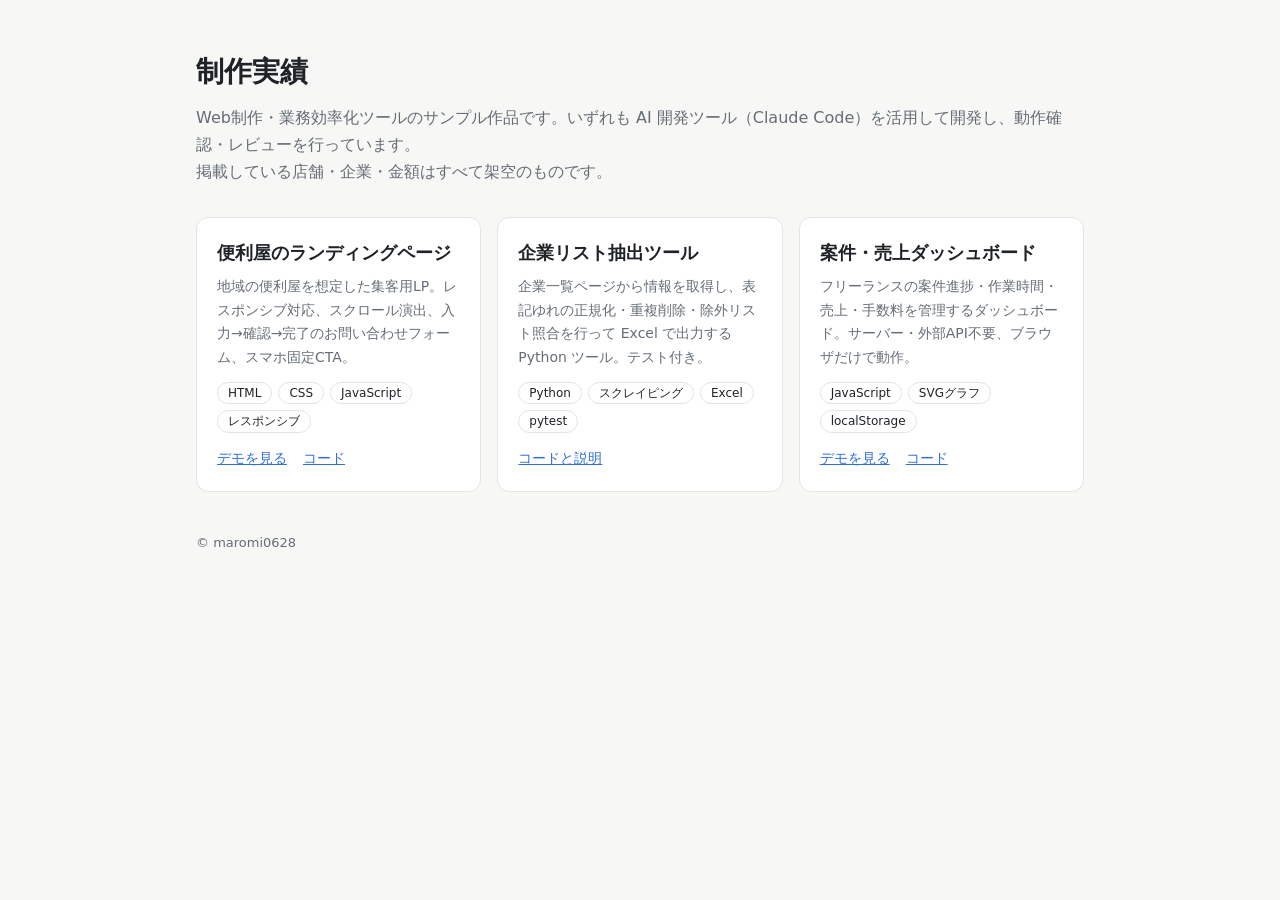
==== index.html @ ee907066 "制作実績3点（LP・企業リスト抽出ツール・案件管理ダッシュボード）を追加 Co-Authored-By: Claude Opus 5.5 <noreply@anthropic.com> Claude-" ====
<!doctype html>
<html lang="ja">
<head>
<meta charset="utf-8">
<meta name="viewport" content="width=device-width, initial-scale=1">
<title>制作実績 | Portfolio</title>
<meta name="description" content="Web制作・業務効率化ツールの制作実績（Claude Code を活用して開発）">
<style>
  :root { --bg: #f7f7f5; --surface: #fff; --text: #1f2328; --muted: #656d76; --line: #e4e4e0; --accent: #2f6fdb; }
  @media (prefers-color-scheme: dark) { :root { --bg: #111418; --surface: #1a1f26; --text: #e6e9ee; --muted: #9aa3ad; --line: #2b313a; --accent: #6a9cf0; } }
  * { box-sizing: border-box; }
  body { margin: 0; background: var(--bg); color: var(--text); font-family: system-ui, -apple-system, "Hiragino Sans", "Noto Sans JP", sans-serif; line-height: 1.7; }
  .wrap { max-width: 920px; margin: 0 auto; padding: 48px 16px; }
  h1 { font-size: 28px; margin: 0 0 8px; }
  .intro { color: var(--muted); margin: 0 0 32px; }
  .grid { display: grid; grid-template-columns: repeat(auto-fit, minmax(260px, 1fr)); gap: 16px; }
  .card { background: var(--surface); border: 1px solid var(--line); border-radius: 12px; padding: 20px; display: flex; flex-direction: column; }
  .card h2 { font-size: 18px; margin: 0 0 6px; }
  .card p { color: var(--muted); font-size: 14px; margin: 0 0 12px; flex: 1; }
  .tags { display: flex; flex-wrap: wrap; gap: 6px; margin-bottom: 14px; }
  .tags span { font-size: 12px; border: 1px solid var(--line); border-radius: 999px; padding: 0 10px; }
  .links { display: flex; gap: 16px; font-size: 14px; }
  .links a { color: var(--accent); }
  footer { color: var(--muted); font-size: 13px; margin-top: 40px; }
</style>
</head>
<body>
<div class="wrap">
  <h1>制作実績</h1>
  <p class="intro">Web制作・業務効率化ツールのサンプル作品です。いずれも AI 開発ツール（Claude Code）を活用して開発し、動作確認・レビューを行っています。<br>掲載している店舗・企業・金額はすべて架空のものです。</p>

  <div class="grid">
    <article class="card">
      <h2>便利屋のランディングページ</h2>
      <p>地域の便利屋を想定した集客用LP。レスポンシブ対応、スクロール演出、入力→確認→完了のお問い合わせフォーム、スマホ固定CTA。</p>
      <div class="tags"><span>HTML</span><span>CSS</span><span>JavaScript</span><span>レスポンシブ</span></div>
      <div class="links"><a href="lp-benriya/">デモを見る</a><a href="https://github.com/maromi0628/Portfolio/tree/main/lp-benriya">コード</a></div>
    </article>
    <article class="card">
      <h2>企業リスト抽出ツール</h2>
      <p>企業一覧ページから情報を取得し、表記ゆれの正規化・重複削除・除外リスト照合を行って Excel で出力する Python ツール。テスト付き。</p>
      <div class="tags"><span>Python</span><span>スクレイピング</span><span>Excel</span><span>pytest</span></div>
      <div class="links"><a href="https://github.com/maromi0628/Portfolio/tree/main/list-extractor">コードと説明</a></div>
    </article>
    <article class="card">
      <h2>案件・売上ダッシュボード</h2>
      <p>フリーランスの案件進捗・作業時間・売上・手数料を管理するダッシュボード。サーバー・外部API不要、ブラウザだけで動作。</p>
      <div class="tags"><span>JavaScript</span><span>SVGグラフ</span><span>localStorage</span></div>
      <div class="links"><a href="dashboard/">デモを見る</a><a href="https://github.com/maromi0628/Portfolio/tree/main/dashboard">コード</a></div>
    </article>
  </div>

  <footer>© maromi0628</footer>
</div>
</body>
</html>
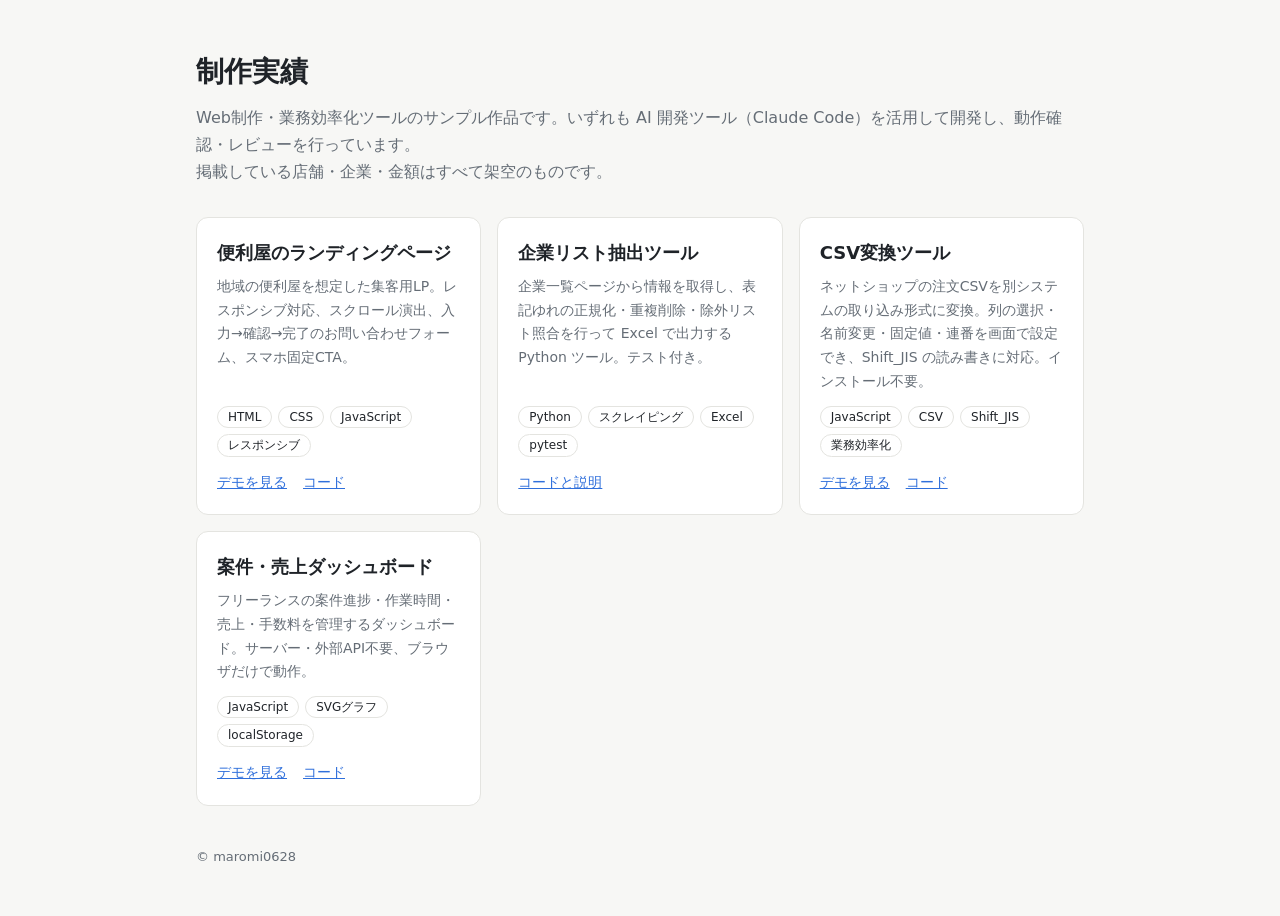
==== commit 2e1656f3: "CSV変換ツールを追加 Co-Authored-By: Claude Opus 5.5 <noreply@anthropic.com> Claude-Session: https://claude.a" ====
--- a/index.html
+++ b/index.html
@@ -43,6 +43,12 @@
       <div class="links"><a href="https://github.com/maromi0628/Portfolio/tree/main/list-extractor">コードと説明</a></div>
     </article>
     <article class="card">
+      <h2>CSV変換ツール</h2>
+      <p>ネットショップの注文CSVを別システムの取り込み形式に変換。列の選択・名前変更・固定値・連番を画面で設定でき、Shift_JIS の読み書きに対応。インストール不要。</p>
+      <div class="tags"><span>JavaScript</span><span>CSV</span><span>Shift_JIS</span><span>業務効率化</span></div>
+      <div class="links"><a href="csv-tool/">デモを見る</a><a href="https://github.com/maromi0628/Portfolio/tree/main/csv-tool">コード</a></div>
+    </article>
+    <article class="card">
       <h2>案件・売上ダッシュボード</h2>
       <p>フリーランスの案件進捗・作業時間・売上・手数料を管理するダッシュボード。サーバー・外部API不要、ブラウザだけで動作。</p>
       <div class="tags"><span>JavaScript</span><span>SVGグラフ</span><span>localStorage</span></div>
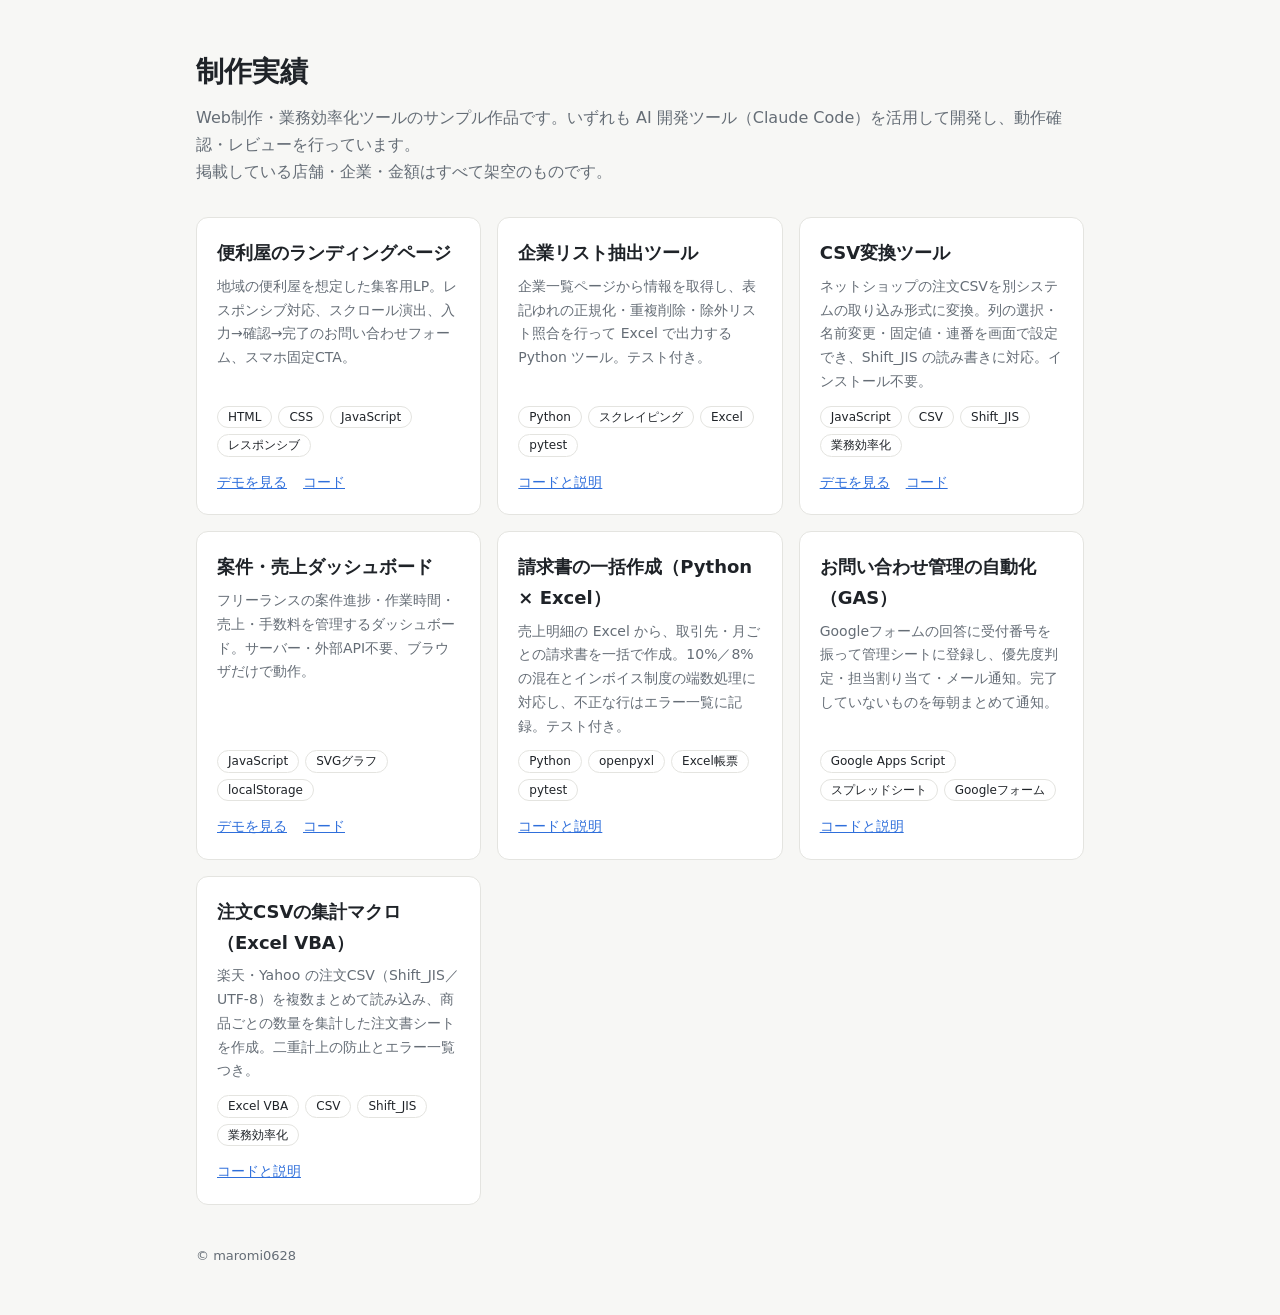
==== commit 5b0eeb1a: "請求書作成（Python）・お問い合わせ管理（GAS）・注文CSV集計（VBA）の3作品を追加 Co-Authored-By: Claude Opus 5.5 <noreply@anthropic.c" ====
--- a/index.html
+++ b/index.html
@@ -54,6 +54,24 @@
       <div class="tags"><span>JavaScript</span><span>SVGグラフ</span><span>localStorage</span></div>
       <div class="links"><a href="dashboard/">デモを見る</a><a href="https://github.com/maromi0628/Portfolio/tree/main/dashboard">コード</a></div>
     </article>
+    <article class="card">
+      <h2>請求書の一括作成（Python × Excel）</h2>
+      <p>売上明細の Excel から、取引先・月ごとの請求書を一括で作成。10%／8%の混在とインボイス制度の端数処理に対応し、不正な行はエラー一覧に記録。テスト付き。</p>
+      <div class="tags"><span>Python</span><span>openpyxl</span><span>Excel帳票</span><span>pytest</span></div>
+      <div class="links"><a href="https://github.com/maromi0628/Portfolio/tree/main/invoice-maker">コードと説明</a></div>
+    </article>
+    <article class="card">
+      <h2>お問い合わせ管理の自動化（GAS）</h2>
+      <p>Googleフォームの回答に受付番号を振って管理シートに登録し、優先度判定・担当割り当て・メール通知。完了していないものを毎朝まとめて通知。</p>
+      <div class="tags"><span>Google Apps Script</span><span>スプレッドシート</span><span>Googleフォーム</span></div>
+      <div class="links"><a href="https://github.com/maromi0628/Portfolio/tree/main/gas-form-automation">コードと説明</a></div>
+    </article>
+    <article class="card">
+      <h2>注文CSVの集計マクロ（Excel VBA）</h2>
+      <p>楽天・Yahoo の注文CSV（Shift_JIS／UTF-8）を複数まとめて読み込み、商品ごとの数量を集計した注文書シートを作成。二重計上の防止とエラー一覧つき。</p>
+      <div class="tags"><span>Excel VBA</span><span>CSV</span><span>Shift_JIS</span><span>業務効率化</span></div>
+      <div class="links"><a href="https://github.com/maromi0628/Portfolio/tree/main/vba-order-sheet">コードと説明</a></div>
+    </article>
   </div>
 
   <footer>© maromi0628</footer>
